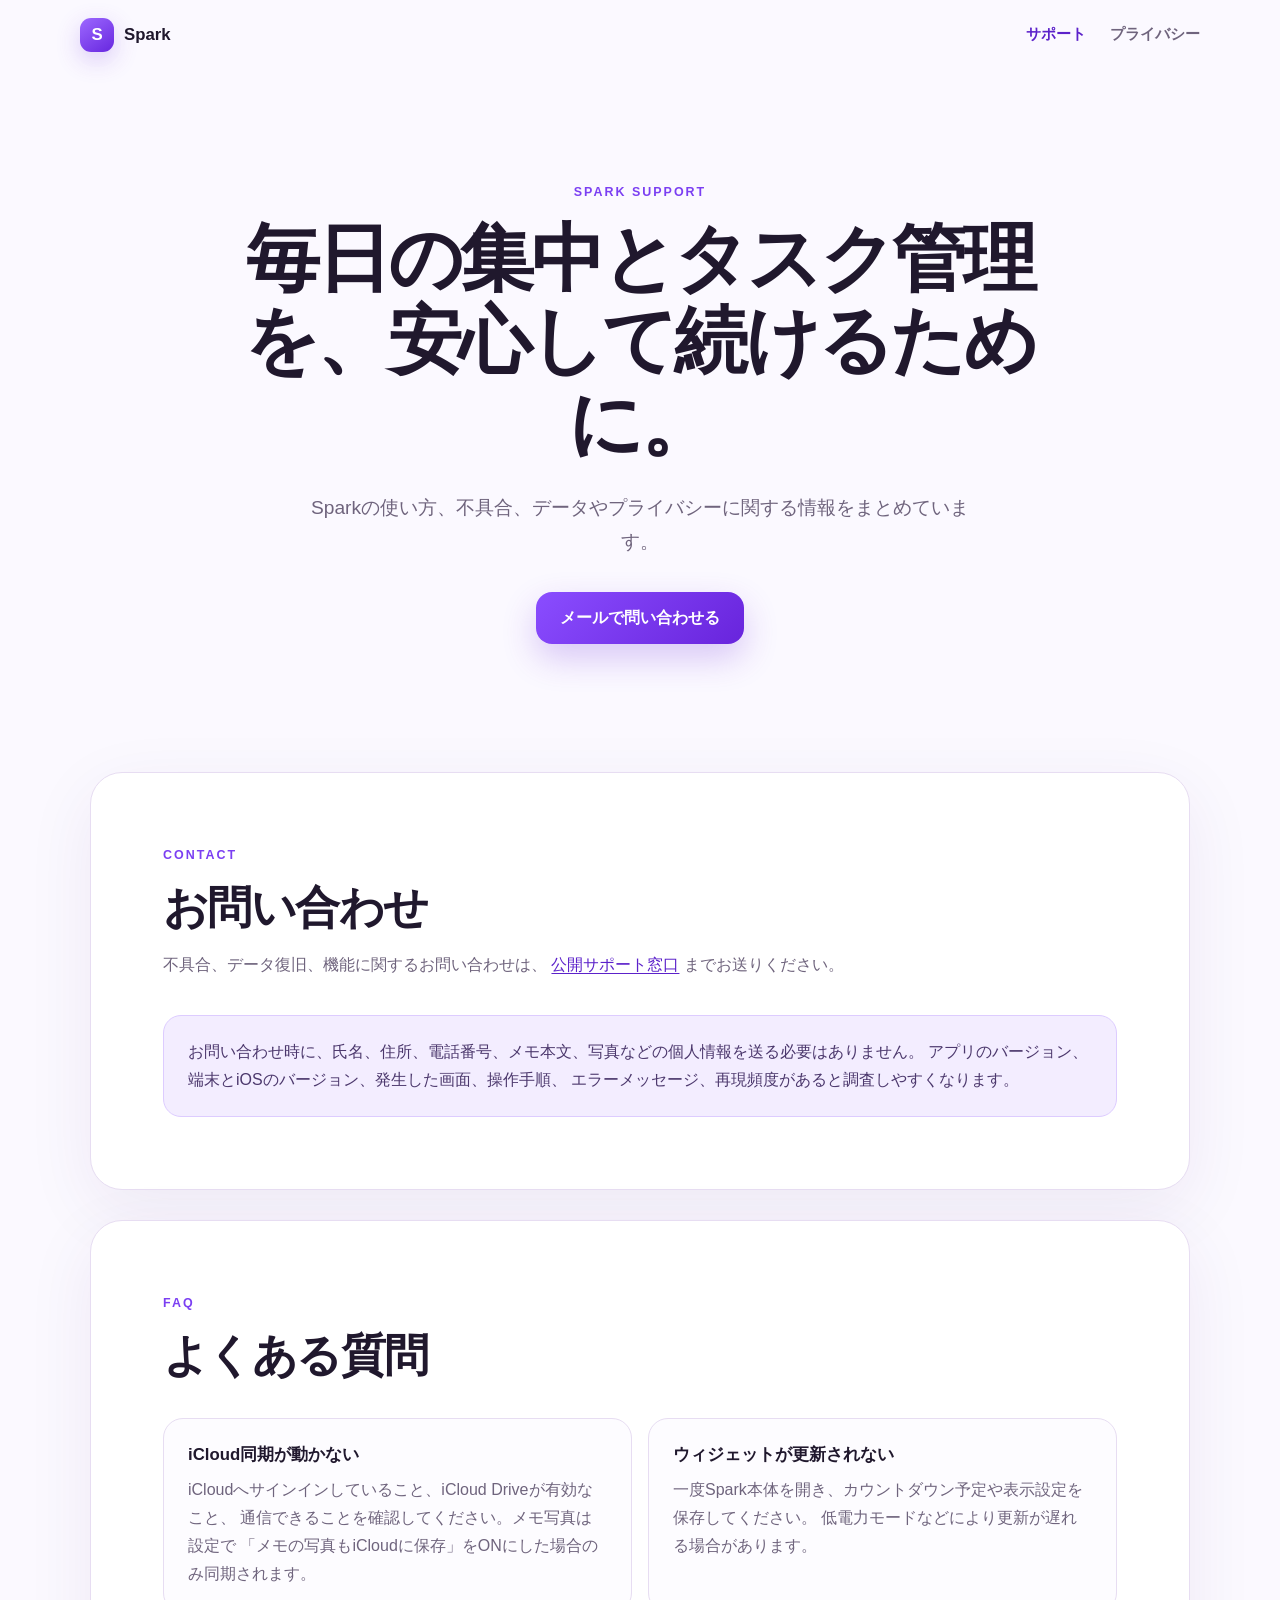
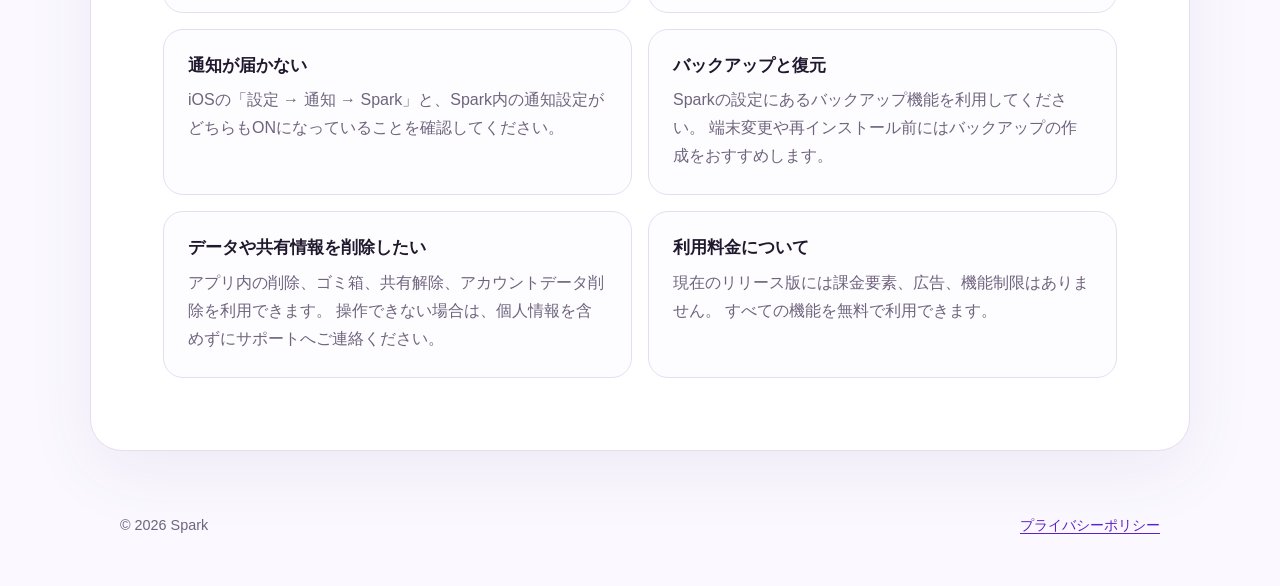
==== index.html @ 387881a7 "Publish Spark support and privacy pages" ====
<!doctype html>
<html lang="ja">
  <head>
    <meta charset="utf-8">
    <meta name="viewport" content="width=device-width, initial-scale=1">
    <meta name="description" content="Sparkの公式サポートページです。使い方、不具合、バックアップ、通知、iCloud同期に関する情報を掲載しています。">
    <meta name="referrer" content="no-referrer">
    <meta http-equiv="Content-Security-Policy" content="default-src 'self'; img-src 'self'; style-src 'self'; base-uri 'none'; form-action 'none'; frame-ancestors 'none'">
    <title>Spark サポート</title>
    <link rel="stylesheet" href="styles.css">
  </head>
  <body>
    <header class="site-header">
      <a class="brand" href="index.html" aria-label="Spark サポートのトップへ">
        <span class="brand-mark" aria-hidden="true">S</span>
        <span>Spark</span>
      </a>
      <nav aria-label="メインナビゲーション">
        <a aria-current="page" href="index.html">サポート</a>
        <a href="privacy.html">プライバシー</a>
      </nav>
    </header>

    <main>
      <section class="hero">
        <p class="eyebrow">SPARK SUPPORT</p>
        <h1>毎日の集中とタスク管理を、安心して続けるために。</h1>
        <p class="lead">
          Sparkの使い方、不具合、データやプライバシーに関する情報をまとめています。
        </p>
        <a class="primary-link" href="mailto:leonbcgapartment@gmail.com">メールで問い合わせる</a>
      </section>

      <section class="panel" aria-labelledby="contact-heading">
        <div class="section-heading">
          <p class="eyebrow">CONTACT</p>
          <h2 id="contact-heading">お問い合わせ</h2>
          <p>
            不具合、データ復旧、機能に関するお問い合わせは、
            <a href="mailto:leonbcgapartment@gmail.com">公開サポート窓口</a>
            までお送りください。
          </p>
        </div>
        <div class="notice">
          お問い合わせ時に、氏名、住所、電話番号、メモ本文、写真などの個人情報を送る必要はありません。
          アプリのバージョン、端末とiOSのバージョン、発生した画面、操作手順、
          エラーメッセージ、再現頻度があると調査しやすくなります。
        </div>
      </section>

      <section class="panel" aria-labelledby="faq-heading">
        <div class="section-heading">
          <p class="eyebrow">FAQ</p>
          <h2 id="faq-heading">よくある質問</h2>
        </div>

        <div class="faq-grid">
          <article>
            <h3>iCloud同期が動かない</h3>
            <p>
              iCloudへサインインしていること、iCloud Driveが有効なこと、
              通信できることを確認してください。メモ写真は設定で
              「メモの写真もiCloudに保存」をONにした場合のみ同期されます。
            </p>
          </article>
          <article>
            <h3>ウィジェットが更新されない</h3>
            <p>
              一度Spark本体を開き、カウントダウン予定や表示設定を保存してください。
              低電力モードなどにより更新が遅れる場合があります。
            </p>
          </article>
          <article>
            <h3>通知が届かない</h3>
            <p>
              iOSの「設定 → 通知 → Spark」と、Spark内の通知設定が
              どちらもONになっていることを確認してください。
            </p>
          </article>
          <article>
            <h3>バックアップと復元</h3>
            <p>
              Sparkの設定にあるバックアップ機能を利用してください。
              端末変更や再インストール前にはバックアップの作成をおすすめします。
            </p>
          </article>
          <article>
            <h3>データや共有情報を削除したい</h3>
            <p>
              アプリ内の削除、ゴミ箱、共有解除、アカウントデータ削除を利用できます。
              操作できない場合は、個人情報を含めずにサポートへご連絡ください。
            </p>
          </article>
          <article>
            <h3>利用料金について</h3>
            <p>
              現在のリリース版には課金要素、広告、機能制限はありません。
              すべての機能を無料で利用できます。
            </p>
          </article>
        </div>
      </section>
    </main>

    <footer>
      <span>© 2026 Spark</span>
      <a href="privacy.html">プライバシーポリシー</a>
    </footer>
  </body>
</html>
---- styles.css ----
:root {
  --background: #fbf9ff;
  --surface: #ffffff;
  --surface-soft: #f3edff;
  --foreground: #20182d;
  --muted: #6f647d;
  --border: #e7ddf2;
  --accent: #7b3ff2;
  --accent-dark: #5c22ca;
}

* {
  box-sizing: border-box;
}

html {
  scroll-behavior: smooth;
}

body {
  margin: 0;
  background: var(--background);
  color: var(--foreground);
  font-family: -apple-system, BlinkMacSystemFont, "Hiragino Sans", "Yu Gothic UI",
    "Yu Gothic", sans-serif;
  line-height: 1.75;
}

a {
  color: var(--accent-dark);
  text-underline-offset: 0.2em;
}

a:focus-visible {
  outline: 3px solid #b692ff;
  outline-offset: 4px;
  border-radius: 4px;
}

.site-header {
  position: sticky;
  top: 0;
  z-index: 10;
  display: flex;
  align-items: center;
  justify-content: space-between;
  width: min(1120px, calc(100% - 40px));
  margin: 0 auto;
  padding: 18px 0;
  background: rgb(251 249 255 / 92%);
  backdrop-filter: blur(18px);
}

.brand {
  display: inline-flex;
  align-items: center;
  gap: 10px;
  color: var(--foreground);
  font-size: 1.05rem;
  font-weight: 800;
  text-decoration: none;
}

.brand-mark {
  display: grid;
  width: 34px;
  height: 34px;
  place-items: center;
  border-radius: 11px;
  color: #fff;
  background: linear-gradient(145deg, #9d68ff, #6727df);
  box-shadow: 0 8px 24px rgb(108 48 220 / 24%);
}

nav {
  display: flex;
  gap: 24px;
}

nav a {
  color: var(--muted);
  font-size: 0.92rem;
  font-weight: 700;
  text-decoration: none;
}

nav a[aria-current="page"] {
  color: var(--accent-dark);
}

.hero,
.policy-hero {
  width: min(1000px, calc(100% - 40px));
  margin: 0 auto;
}

.hero {
  padding: 112px 0 128px;
  text-align: center;
}

.policy-hero {
  padding: 84px 0 52px;
}

.eyebrow {
  margin: 0 0 14px;
  color: var(--accent);
  font-size: 0.78rem;
  font-weight: 850;
  letter-spacing: 0.16em;
}

h1 {
  max-width: 820px;
  margin: 0 auto;
  font-size: clamp(2.4rem, 6vw, 4.6rem);
  line-height: 1.12;
  letter-spacing: -0.045em;
}

.policy-hero h1 {
  margin-left: 0;
}

.lead {
  max-width: 660px;
  margin: 26px auto 34px;
  color: var(--muted);
  font-size: clamp(1rem, 2vw, 1.2rem);
}

.policy-hero .lead {
  margin-left: 0;
}

.primary-link {
  display: inline-flex;
  min-height: 52px;
  align-items: center;
  justify-content: center;
  padding: 0 24px;
  border-radius: 16px;
  color: #fff;
  background: linear-gradient(135deg, #8a4dff, #6824dc);
  box-shadow: 0 14px 34px rgb(103 39 217 / 24%);
  font-weight: 800;
  text-decoration: none;
}

.panel {
  width: min(1100px, calc(100% - 40px));
  margin: 0 auto 30px;
  padding: clamp(34px, 6vw, 72px);
  border: 1px solid var(--border);
  border-radius: 32px;
  background: var(--surface);
  box-shadow: 0 20px 70px rgb(65 31 110 / 7%);
}

.section-heading {
  max-width: 760px;
  margin-bottom: 36px;
}

h2 {
  margin: 0 0 14px;
  font-size: clamp(1.8rem, 4vw, 2.8rem);
  line-height: 1.2;
  letter-spacing: -0.035em;
}

.section-heading p:not(.eyebrow),
.policy p,
.policy li {
  color: var(--muted);
}

.notice {
  padding: 22px 24px;
  border: 1px solid #ddccff;
  border-radius: 18px;
  background: var(--surface-soft);
  color: #4c386d;
}

.faq-grid {
  display: grid;
  grid-template-columns: repeat(2, minmax(0, 1fr));
  gap: 16px;
}

.faq-grid article {
  padding: 24px;
  border: 1px solid var(--border);
  border-radius: 20px;
  background: #fdfcff;
}

h3 {
  margin: 0 0 8px;
  font-size: 1.05rem;
  line-height: 1.45;
}

.faq-grid p {
  margin: 0;
  color: var(--muted);
}

.policy {
  max-width: 1000px;
}

.policy h2 {
  margin-top: 38px;
  font-size: 1.35rem;
  letter-spacing: -0.015em;
}

.policy h2:first-of-type {
  margin-top: 30px;
}

.policy ul {
  padding-left: 1.35rem;
}

footer {
  display: flex;
  justify-content: space-between;
  width: min(1040px, calc(100% - 40px));
  margin: 0 auto;
  padding: 32px 0 48px;
  color: var(--muted);
  font-size: 0.9rem;
}

@media (max-width: 720px) {
  .site-header {
    width: min(100% - 28px, 1120px);
  }

  nav {
    gap: 14px;
  }

  nav a {
    font-size: 0.82rem;
  }

  .hero,
  .policy-hero {
    width: min(100% - 32px, 1000px);
  }

  .hero {
    padding: 76px 0 92px;
    text-align: left;
  }

  h1 {
    margin: 0;
  }

  .lead {
    margin-left: 0;
  }

  .panel {
    width: min(100% - 24px, 1100px);
    padding: 28px 22px;
    border-radius: 24px;
  }

  .faq-grid {
    grid-template-columns: 1fr;
  }

  footer {
    width: min(100% - 36px, 1040px);
  }
}

@media (prefers-reduced-motion: reduce) {
  html {
    scroll-behavior: auto;
  }
}
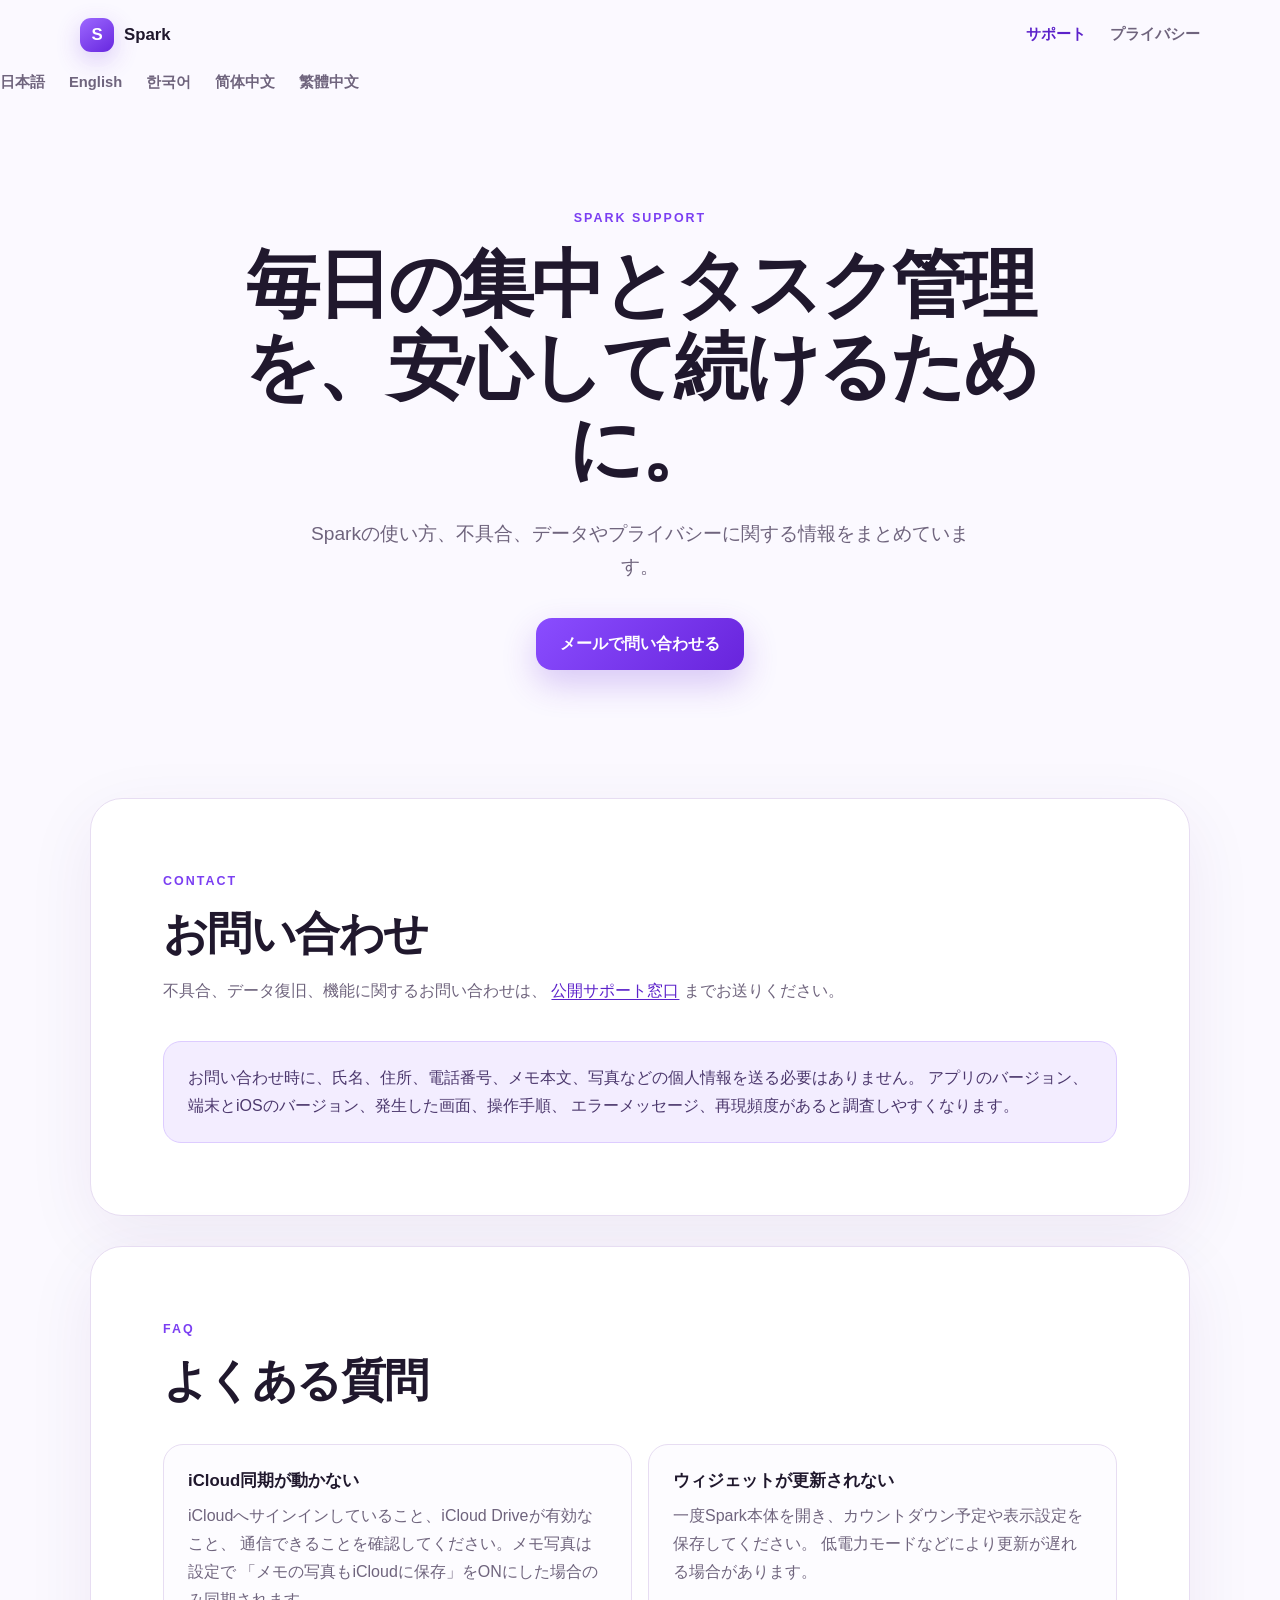
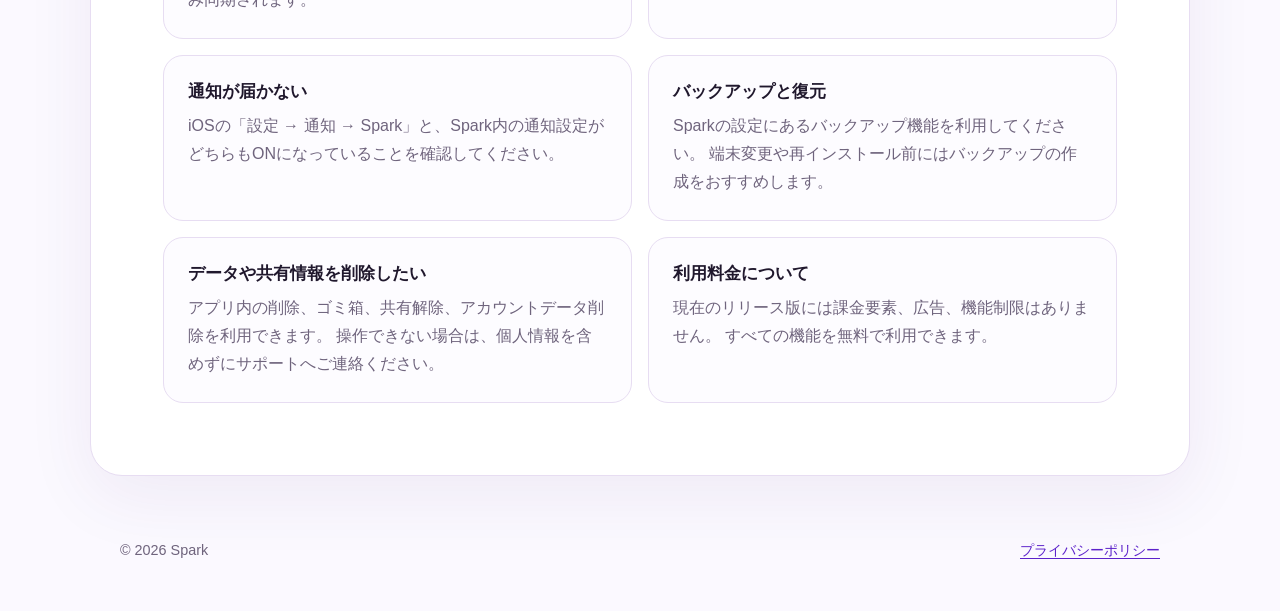
==== commit 78c45f81: "Update index.html" ====
--- a/index.html
+++ b/index.html
@@ -8,6 +8,11 @@
     <meta http-equiv="Content-Security-Policy" content="default-src 'self'; img-src 'self'; style-src 'self'; base-uri 'none'; form-action 'none'; frame-ancestors 'none'">
     <title>Spark サポート</title>
     <link rel="stylesheet" href="styles.css">
+    <link rel="alternate" hreflang="ja" href="index.html">
+    <link rel="alternate" hreflang="en" href="en/index.html">
+    <link rel="alternate" hreflang="ko" href="ko/index.html">
+    <link rel="alternate" hreflang="zh-Hans" href="zh-hans/index.html">
+    <link rel="alternate" hreflang="zh-Hant" href="zh-hant/index.html">
   </head>
   <body>
     <header class="site-header">
@@ -20,6 +25,7 @@
         <a href="privacy.html">プライバシー</a>
       </nav>
     </header>
+    <nav class="lang-switch" aria-label="言語"><a lang="ja" aria-current="true" href="index.html">日本語</a> <a lang="en" href="en/index.html">English</a> <a lang="ko" href="ko/index.html">한국어</a> <a lang="zh-Hans" href="zh-hans/index.html">简体中文</a> <a lang="zh-Hant" href="zh-hant/index.html">繁體中文</a></nav>
 
     <main>
       <section class="hero">
